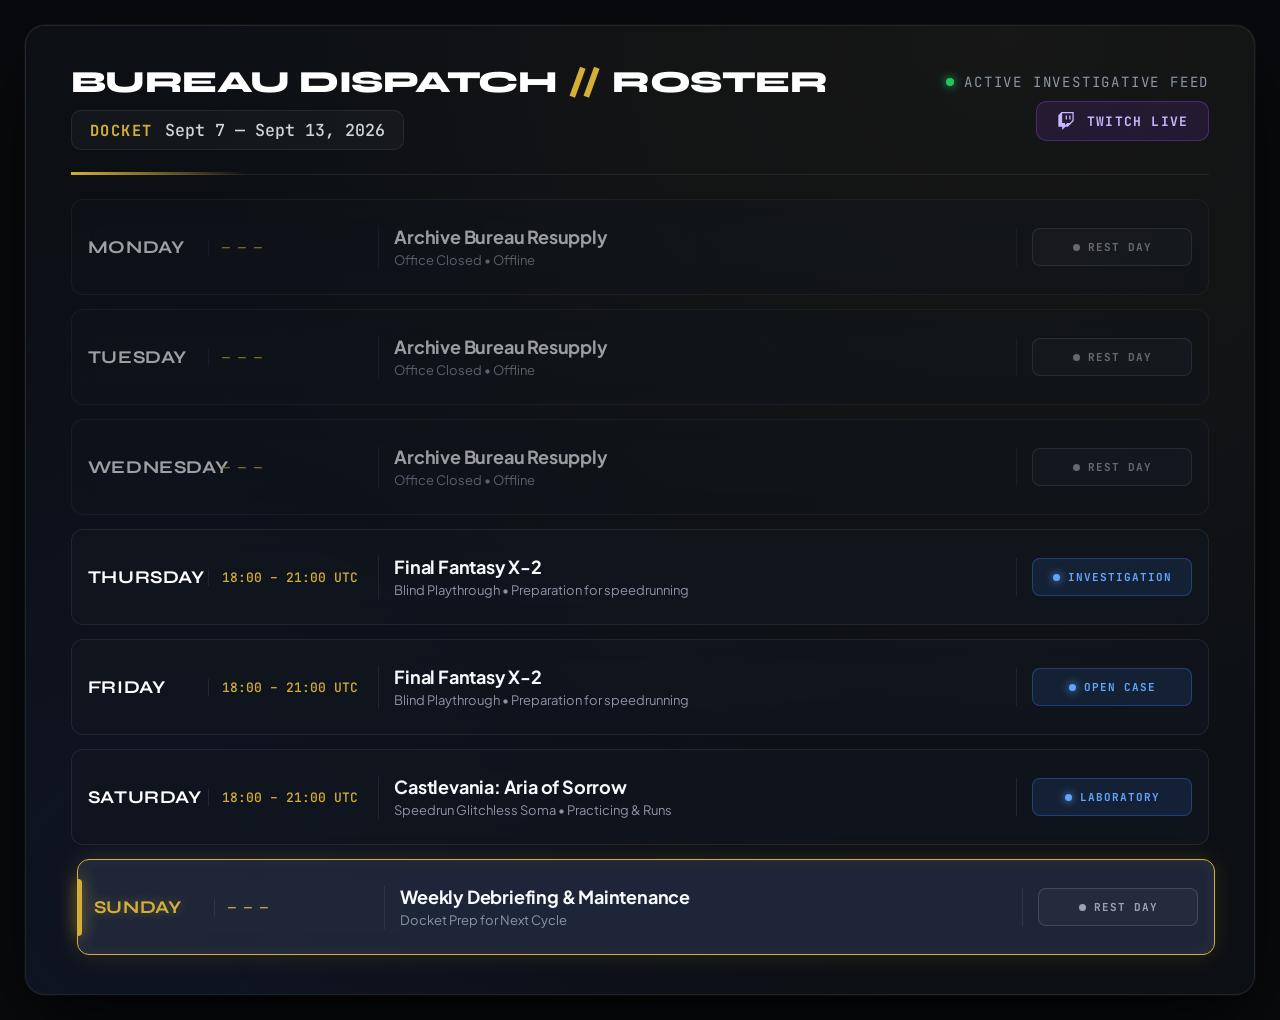
==== index.html @ 8b8c320c "Fix responsiveness in mobile size" ====
<!DOCTYPE html>
<html lang="en">

<head>
    <meta charset="UTF-8">
    <meta name="viewport" content="width=device-width, initial-scale=1.0">
    <title>Detective Bureau - Modern Intelligence Roster</title>

    <link rel="preconnect" href="https://fonts.googleapis.com">
    <link rel="preconnect" href="https://fonts.gstatic.com" crossorigin>
    <link
        href="https://fonts.googleapis.com/css2?family=JetBrains+Mono:wght@500;700&family=Plus+Jakarta+Sans:ital,wght@0,400;0,600;0,700;1,400&family=Syne:wght@700;800&display=swap"
        rel="stylesheet">

    <style>
        :root {
            --bg-void: #090a0d;
            --surface-glass: rgba(18, 22, 31, 0.7);
            --surface-glass-hover: rgba(26, 32, 45, 0.85);
            --border-subtle: rgba(255, 255, 255, 0.08);
            --border-highlight: rgba(220, 175, 75, 0.35);
            --text-primary: #f0f3f8;
            --text-muted: #8b95a5;
            --gold-accent: #d4af37;

            --status-rest-bg: rgba(75, 85, 99, 0.15);
            --status-rest-text: #9ca3af;
            --status-rest-border: rgba(156, 163, 175, 0.25);

            --status-active-bg: rgba(239, 68, 68, 0.12);
            --status-active-text: #f87171;
            --status-active-border: rgba(239, 68, 68, 0.35);

            --status-case-bg: rgba(59, 130, 246, 0.12);
            --status-case-text: #60a5fa;
            --status-case-border: rgba(59, 130, 246, 0.35);

            --status-special-bg: rgba(234, 179, 8, 0.12);
            --status-special-text: #facc15;
            --status-special-border: rgba(234, 179, 8, 0.35);
        }

        * {
            box-sizing: border-box;
            margin: 0;
            padding: 0;
            user-select: none;
        }

        body {
            background-color: var(--bg-void);
            min-height: 100dvh;
            display: flex;
            justify-content: center;
            align-items: center;
            font-family: 'Plus Jakarta Sans', sans-serif;
            padding: clamp(12px, 2vw, 25px);
            color: var(--text-primary);
            overflow-x: hidden;
            overflow-y: auto;
        }

        .schedule-canvas {
            width: 100%;
            max-width: 1800px;
            min-height: auto;
            background:
                radial-gradient(ellipse at 80% 0%, rgba(212, 175, 55, 0.05) 0%, transparent 60%),
                radial-gradient(circle at 10% 90%, rgba(30, 58, 138, 0.12) 0%, transparent 50%),
                #0c0f14;
            border-radius: 20px;
            border: 1px solid var(--border-subtle);
            box-shadow: 0 30px 75px -15px rgba(0, 0, 0, 0.9), 0 0 1px 1px rgba(255, 255, 255, 0.05);
            padding: clamp(20px, 3vw, 55px) clamp(16px, 3.5vw, 70px);
            display: flex;
            flex-direction: column;
            position: relative;
            box-sizing: border-box;
        }

        .header {
            display: flex;
            justify-content: space-between;
            align-items: center;
            flex-wrap: wrap;
            gap: 20px;
            padding-bottom: 24px;
            border-bottom: 1px solid var(--border-subtle);
            margin-bottom: 24px;
            position: relative;
            width: 100%;
        }

        .header-actions {
            display: flex;
            flex-direction: column;
            align-items: flex-end;
            justify-content: center;
            gap: 10px;
            margin-left: auto;
        }

        .header::after {
            content: '';
            position: absolute;
            bottom: -1px;
            left: 0;
            width: 175px;
            height: 3px;
            background: linear-gradient(90deg, var(--gold-accent), transparent);
        }

        .title-group {
            display: flex;
            flex-direction: column;
            align-items: flex-start;
            gap: 10px;
        }

        .main-title {
            font-family: 'Syne', sans-serif;
            font-size: clamp(26px, 2.4vw, 45px);
            font-weight: 800;
            letter-spacing: -0.5px;
            color: #ffffff;
            display: flex;
            align-items: center;
            gap: 12px;
        }

        .main-title span {
            color: var(--gold-accent);
        }

        .date-badge {
            display: inline-flex;
            align-items: center;
            gap: 12px;
            background: rgba(255, 255, 255, 0.03);
            border: 1px solid var(--border-subtle);
            padding: 8px 18px;
            border-radius: 10px;
            font-family: 'JetBrains Mono', monospace;
            max-width: 100%;
        }

        .date-badge .label {
            font-size: clamp(14px, 1.2vw, 21px);
            font-weight: 700;
            color: var(--gold-accent);
            text-transform: uppercase;
            letter-spacing: 1.5px;
        }

        .date-badge .range {
            font-size: clamp(15px, 1.3vw, 23px);
            font-weight: 500;
            color: #d1d5db;
        }

        .sub-title {
            font-family: 'JetBrains Mono', monospace;
            font-size: clamp(14px, 1.1vw, 19px);
            color: var(--text-muted);
            letter-spacing: 1.8px;
            text-transform: uppercase;
            display: flex;
            align-items: center;
            gap: 10px;
        }

        .sub-title::before {
            content: '';
            width: 8px;
            height: 8px;
            border-radius: 50%;
            background: #22c55e;
            box-shadow: 0 0 10px #22c55e;
        }

        .twitch-btn {
            display: inline-flex;
            align-items: center;
            gap: 12px;
            background: rgba(145, 71, 255, 0.12);
            color: #cbb4ff;
            border: 1px solid rgba(145, 71, 255, 0.35);
            padding: 10px 20px;
            border-radius: 10px;
            font-family: 'JetBrains Mono', monospace;
            font-size: clamp(13px, 1vw, 15px);
            font-weight: 700;
            letter-spacing: 1.2px;
            text-decoration: none;
            text-transform: uppercase;
            transition: all 0.25s ease;
        }

        .twitch-btn svg {
            width: 18px;
            height: 18px;
            fill: currentColor;
        }

        .twitch-btn:hover {
            background: #9146ff;
            color: #ffffff;
            border-color: #9146ff;
            box-shadow: 0 0 25px rgba(145, 71, 255, 0.4);
            transform: translateY(-2px);
        }

        .shelving-unit {
            display: flex;
            flex-direction: column;
            gap: 14px;
            width: 100%;
        }

        .shelf-row {
            flex-shrink: 0;
            min-height: 96px;
            display: grid;
            grid-template-columns: minmax(130px, 190px) minmax(190px, 260px) minmax(0, 1fr) auto;
            align-items: center;
            position: relative;
            background: var(--surface-glass);
            backdrop-filter: blur(12px);
            border-radius: 12px;
            border: 1px solid var(--border-subtle);
            padding: 14px clamp(14px, 1.8vw, 30px);
            transition: all 0.25s ease;
        }

        .shelf-row:hover {
            background: var(--surface-glass-hover);
            border-color: var(--border-highlight);
            transform: translateX(4px);
        }

        .shelf-row::before {
            content: '';
            position: absolute;
            left: 0;
            top: 20%;
            bottom: 20%;
            width: 4px;
            background: transparent;
            border-radius: 0 4px 4px 0;
            transition: background 0.25s ease;
        }

        .shelf-row:hover::before {
            background: var(--gold-accent);
            box-shadow: 0 0 12px var(--gold-accent);
        }

        .shelf-row.is-today {
            background: rgba(32, 40, 58, 0.95);
            border-color: var(--gold-accent);
            box-shadow:
                0 0 25px rgba(212, 175, 55, 0.15),
                inset 0 0 15px rgba(212, 175, 55, 0.08);
            transform: translateX(6px);
        }

        .shelf-row.is-today::before {
            background: var(--gold-accent);
            box-shadow: 0 0 15px var(--gold-accent);
        }

        .shelf-row.is-today .day-slot {
            color: var(--gold-accent);
            text-shadow: 0 0 12px rgba(212, 175, 55, 0.4);
        }

        .day-slot {
            font-family: 'Syne', sans-serif;
            font-size: clamp(17px, 1.3vw, 24px);
            font-weight: 700;
            color: #ffffff;
            letter-spacing: 0.6px;
            padding-right: 12px;
            white-space: nowrap;
        }

        .time-slot {
            font-family: 'JetBrains Mono', monospace;
            font-size: clamp(13px, 0.95vw, 16px);
            font-weight: 500;
            color: var(--gold-accent);
            padding: 0 clamp(10px, 1vw, 18px);
            border-left: 1px solid var(--border-subtle);
            white-space: nowrap;
        }

        .activity-slot {
            display: flex;
            flex-direction: column;
            justify-content: center;
            padding: 0 clamp(12px, 1.2vw, 24px);
            border-left: 1px solid var(--border-subtle);
            min-width: 0; /* Critical: allows long titles to wrap or truncate instead of expanding parent */
        }

        .case-title {
            font-size: clamp(17px, 1.25vw, 23px);
            font-weight: 700;
            color: #f8fafc;
            letter-spacing: -0.2px;
            line-height: 1.25;
            word-break: break-word;
        }

        .case-details {
            font-size: clamp(13px, 0.95vw, 16px);
            color: var(--text-muted);
            margin-top: 4px;
            line-height: 1.3;
            word-break: break-word;
        }

        .status-slot {
            display: flex;
            justify-content: center;
            align-items: center;
            padding-left: clamp(12px, 1.2vw, 24px);
            border-left: 1px solid var(--border-subtle);
            flex-shrink: 0;
        }

        .seal-badge {
            font-family: 'JetBrains Mono', monospace;
            font-size: clamp(11px, 0.8vw, 13px);
            font-weight: 700;
            width: clamp(160px, 11vw, 200px);
            height: clamp(40px, 2.6vw, 46px);
            letter-spacing: 1px;
            text-transform: uppercase;
            border-radius: 8px;
            display: flex;
            text-align: center;
            justify-content: center;
            align-items: center;
            gap: 8px;
            padding: 0 8px;
            white-space: nowrap;
        }

        .seal-badge::before {
            content: '';
            width: 7px;
            height: 7px;
            border-radius: 50%;
            flex-shrink: 0;
        }

        .status-rest {
            background: var(--status-rest-bg);
            color: var(--status-rest-text);
            border: 1px solid var(--status-rest-border);
        }
        .status-rest::before { background: var(--status-rest-text); }

        .status-active {
            background: var(--status-active-bg);
            color: var(--status-active-text);
            border: 1px solid var(--status-active-border);
        }
        .status-active::before { background: var(--status-active-text); box-shadow: 0 0 8px var(--status-active-text); }

        .status-investigation {
            background: var(--status-case-bg);
            color: var(--status-case-text);
            border: 1px solid var(--status-case-border);
        }
        .status-investigation::before { background: var(--status-case-text); box-shadow: 0 0 8px var(--status-case-text); }

        .status-special {
            background: var(--status-special-bg);
            color: var(--status-special-text);
            border: 1px solid var(--status-special-border);
        }
        .status-special::before { background: var(--status-special-text); box-shadow: 0 0 8px var(--status-special-text); }

        /* Tablet scaling: keeps rows clean without spilling over */
        @media (max-width: 1280px) {
            .shelf-row {
                grid-template-columns: 120px 170px minmax(0, 1fr) auto;
                padding: 12px 16px;
            }
            .day-slot { font-size: 18px; }
            .time-slot { font-size: 13px; }
            .case-title { font-size: 18px; }
            .seal-badge { width: 160px; height: 38px; font-size: 11px; }
        }

        /* Mobile card reflow */
        @media (max-width: 980px) {
            body {
                padding: 10px;
            }

            .schedule-canvas {
                min-height: auto;
                padding: 20px 14px;
            }

            .title-group {
                align-items: flex-start;
                width: 100%;
            }

            .header {
                flex-direction: column;
                align-items: flex-start;
                gap: 16px;
            }

            .header-actions {
                align-items: flex-start;
                margin-left: 0;
                width: 100%;
            }

            .twitch-btn {
                width: 100%;
                justify-content: center;
            }

            .shelf-row {
                grid-template-columns: 1fr auto;
                grid-template-areas:
                    "day time"
                    "activity activity"
                    "badge badge";
                gap: 12px;
                padding: 16px;
                min-height: auto;
            }

            .shelf-row:hover {
                transform: none;
            }

            .shelf-row.is-today {
                transform: none;
            }

            .day-slot {
                grid-area: day;
                padding-right: 0;
            }

            .time-slot {
                grid-area: time;
                text-align: right;
                border-left: none;
                padding: 0;
            }

            .activity-slot {
                grid-area: activity;
                border-left: none;
                border-top: 1px solid var(--border-subtle);
                border-bottom: 1px solid var(--border-subtle);
                padding: 10px 0;
            }

            .status-slot {
                grid-area: badge;
                border-left: none;
                padding-left: 0;
                width: 100%;
            }

            .seal-badge {
                width: 100%;
                height: 44px;
            }
        }
    </style>
</head>

<body>
    <div class="schedule-canvas">
        <header class="header">
            <div class="title-group">
                <h1 class="main-title">BUREAU DISPATCH <span>//</span> ROSTER</h1>
                <div class="date-badge">
                    <span class="label">Docket</span>
                    <span class="range" id="schedule-date-range">Sept 7 — Sept 13, 2026</span>
                </div>
            </div>

            <div class="header-actions">
                <div class="sub-title">Active Investigative Feed</div>

                <a href="https://twitch.tv/Soreyasu" target="_blank" rel="noopener noreferrer" class="twitch-btn">
                    <svg viewBox="0 0 24 24" aria-hidden="true">
                        <path
                            d="M11.571 4.714h1.715v5.143H11.57zm4.715 0H18v5.143h-1.714zM6 0L1.714 4.286v15.428h5.143V24l4.286-4.286h3.428L22.286 12V0zm14.571 11.143l-3.428 3.428h-3.429l-3 3v-3H6.857V1.714h13.714Z" />
                    </svg>
                    <span>Twitch Live</span>
                </a>
            </div>
        </header>

        <main class="shelving-unit" id="schedule-container"></main>
    </div>

    <script>
        const currentWeekRange = "Sept 7 — Sept 13, 2026";
        document.getElementById("schedule-date-range").textContent = currentWeekRange;

        // Base timezone of your broadcast
        const BASE_TIMEZONE = "Europe/Brussels";

        const scheduleData = [
            {
                day: "MONDAY",
                start: null,
                end: null,
                title: "Archive Bureau Resupply",
                subtitle: "Office Closed • Offline",
                status: "REST DAY"
            },
            {
                day: "TUESDAY",
                start: null,
                end: null,
                title: "Archive Bureau Resupply",
                subtitle: "Office Closed • Offline",
                status: "REST DAY"
            },
            {
                day: "WEDNESDAY",
                start: null,
                end: null,
                title: "Archive Bureau Resupply",
                subtitle: "Office Closed • Offline",
                status: "REST DAY"
            },
            {
                day: "THURSDAY",
                start: "19:00",
                end: "22:00",
                title: "Final Fantasy X-2",
                subtitle: "Blind Playthrough • Preparation for speedrunning",
                status: "INVESTIGATION"
            },
            {
                day: "FRIDAY",
                start: "19:00",
                end: "22:00",
                title: "Final Fantasy X-2",
                subtitle: "Blind Playthrough • Preparation for speedrunning",
                status: "OPEN CASE"
            },
            {
                day: "SATURDAY",
                start: "19:00",
                end: "22:00",
                title: "Castlevania: Aria of Sorrow",
                subtitle: "Speedrun Glitchless Soma • Practicing & Runs",
                status: "LABORATORY"
            },
            {
                day: "SUNDAY",
                start: null,
                end: null,
                title: "Weekly Debriefing & Maintenance",
                subtitle: "Docket Prep for Next Cycle",
                status: "REST DAY"
            }
        ];

        function convertBroadcastTimeToLocal(timeStr) {
            if (!timeStr) return null;

            const [targetHours, targetMinutes] = timeStr.split(":").map(Number);
            const now = new Date();
            const year = now.getFullYear();
            const month = String(now.getMonth() + 1).padStart(2, "0");
            const day = String(now.getDate()).padStart(2, "0");

            const initialUtc = new Date(`${year}-${month}-${day}T${String(targetHours).padStart(2, "0")}:${String(targetMinutes).padStart(2, "0")}:00Z`);

            const formatter = new Intl.DateTimeFormat("en-US", {
                timeZone: BASE_TIMEZONE,
                hour: "numeric",
                minute: "numeric",
                hour12: false
            });

            const parts = formatter.formatToParts(initialUtc);
            const currentBroadcastHour = parseInt(parts.find(p => p.type === "hour").value, 10) % 24;
            const currentBroadcastMin = parseInt(parts.find(p => p.type === "minute").value, 10);

            const diffMinutes = ((currentBroadcastHour * 60) + currentBroadcastMin) - ((targetHours * 60) + targetMinutes);
            const actualStreamDateUtc = new Date(initialUtc.getTime() - (diffMinutes * 60 * 1000));

            const localTimeStr = new Intl.DateTimeFormat(navigator.language || "en-US", {
                hour: "2-digit",
                minute: "2-digit",
                hour12: false
            }).format(actualStreamDateUtc);

            const tzName = new Intl.DateTimeFormat(navigator.language || "en-US", {
                timeZoneName: "short"
            }).formatToParts(actualStreamDateUtc).find(p => p.type === "timeZoneName")?.value || "";

            return {
                time: localTimeStr,
                tz: tzName
            };
        }

        function formatLocalTimeRange(startStr, endStr) {
            if (!startStr || !endStr) return "— — —";

            const startObj = convertBroadcastTimeToLocal(startStr);
            const endObj = convertBroadcastTimeToLocal(endStr);

            return `${startObj.time} – ${endObj.time} ${startObj.tz}`.trim();
        }

        function resolveStatusClass(statusText) {
            const text = statusText.toUpperCase();
            if (text.includes("REST") || text.includes("OFFLINE") || text.includes("CLOSED")) {
                return "status-rest";
            }
            if (text.includes("PATROL") || text.includes("TACTICAL") || text.includes("LIVE") || text.includes("ASSIGNED")) {
                return "status-active";
            }
            if (text.includes("CASE") || text.includes("LAB") || text.includes("INVESTIGATION")) {
                return "status-investigation";
            }
            if (text.includes("SPECIAL") || text.includes("EVENT") || text.includes("PUBLIC") || text.includes("DUEL")) {
                return "status-special";
            }
            return "status-active";
        }

        function renderSchedule() {
            const container = document.getElementById("schedule-container");
            if (!container) return;

            const dayMap = ["SUNDAY", "MONDAY", "TUESDAY", "WEDNESDAY", "THURSDAY", "FRIDAY", "SATURDAY"];
            const currentDayName = dayMap[new Date().getDay()];

            container.innerHTML = scheduleData.map(item => {
                const badgeClass = resolveStatusClass(item.status);
                const localTime = formatLocalTimeRange(item.start, item.end);
                const isRest = badgeClass === "status-rest";
                const isToday = item.day.toUpperCase() === currentDayName;

                return `
                    <div class="shelf-row ${isToday ? 'is-today' : ''}" style="${isRest && !isToday ? 'opacity: 0.6;' : ''}">
                        <div class="day-slot">${item.day}</div>
                        <div class="time-slot">${localTime}</div>
                        <div class="activity-slot">
                            <div class="case-title">${item.title}</div>
                            <div class="case-details">${item.subtitle}</div>
                        </div>
                        <div class="status-slot">
                            <span class="seal-badge ${badgeClass}">${item.status}</span>
                        </div>
                    </div>
                `;
            }).join('');
        }

        renderSchedule();
    </script>
</body>

</html>
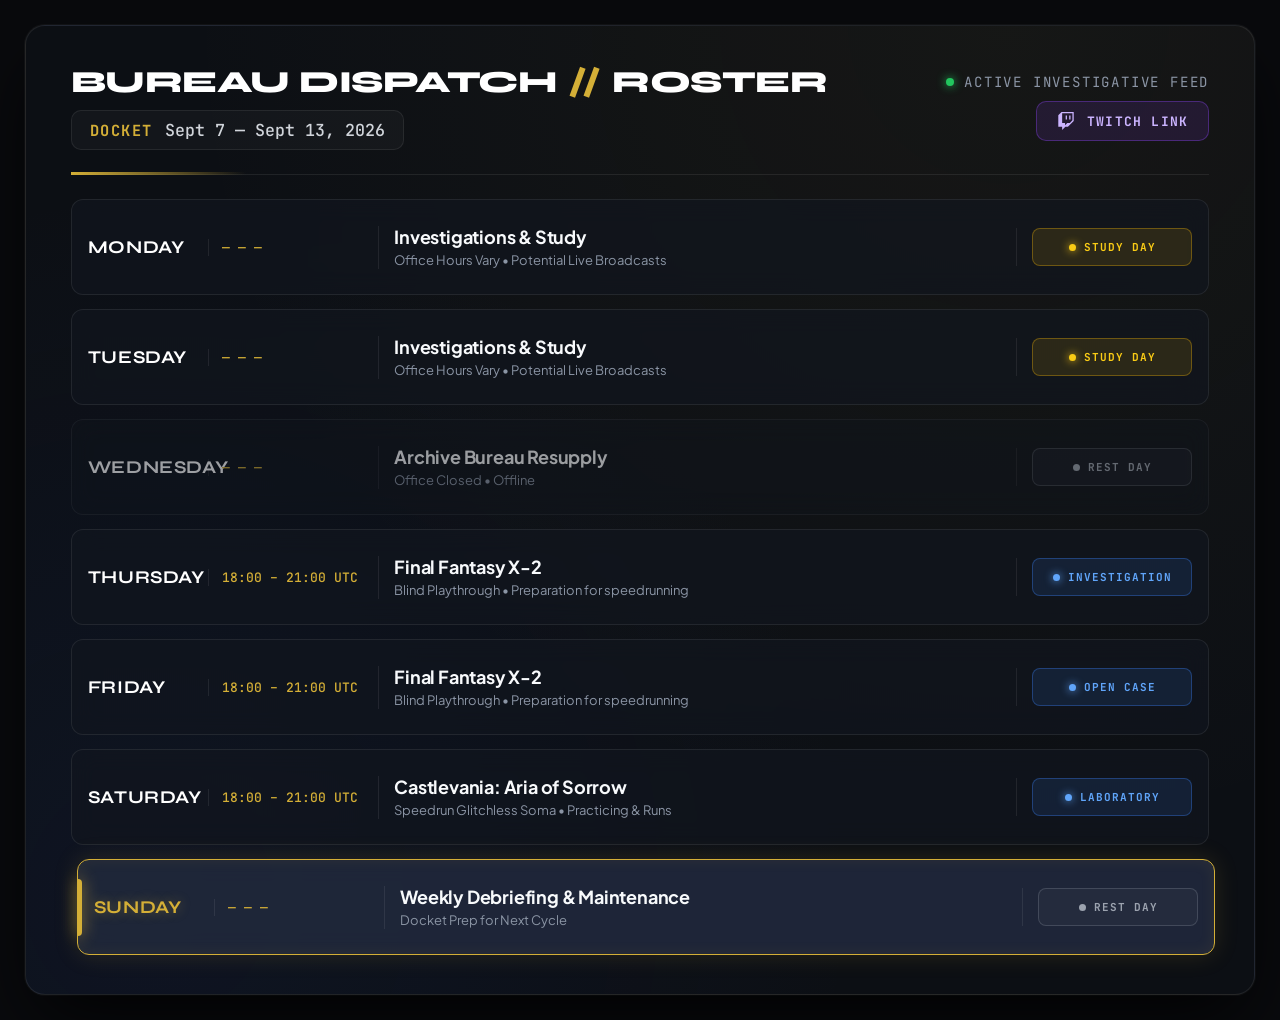
==== commit 57367d8b: "Add files via upload" ====
--- a/index.html
+++ b/index.html
@@ -6,480 +6,18 @@
     <meta name="viewport" content="width=device-width, initial-scale=1.0">
     <title>Detective Bureau - Modern Intelligence Roster</title>
 
+    <!-- Google Fonts -->
     <link rel="preconnect" href="https://fonts.googleapis.com">
     <link rel="preconnect" href="https://fonts.gstatic.com" crossorigin>
     <link
         href="https://fonts.googleapis.com/css2?family=JetBrains+Mono:wght@500;700&family=Plus+Jakarta+Sans:ital,wght@0,400;0,600;0,700;1,400&family=Syne:wght@700;800&display=swap"
         rel="stylesheet">
 
-    <style>
-        :root {
-            --bg-void: #090a0d;
-            --surface-glass: rgba(18, 22, 31, 0.7);
-            --surface-glass-hover: rgba(26, 32, 45, 0.85);
-            --border-subtle: rgba(255, 255, 255, 0.08);
-            --border-highlight: rgba(220, 175, 75, 0.35);
-            --text-primary: #f0f3f8;
-            --text-muted: #8b95a5;
-            --gold-accent: #d4af37;
+    <!-- Stylesheet -->
+    <link rel="stylesheet" href="/style.css">
 
-            --status-rest-bg: rgba(75, 85, 99, 0.15);
-            --status-rest-text: #9ca3af;
-            --status-rest-border: rgba(156, 163, 175, 0.25);
-
-            --status-active-bg: rgba(239, 68, 68, 0.12);
-            --status-active-text: #f87171;
-            --status-active-border: rgba(239, 68, 68, 0.35);
-
-            --status-case-bg: rgba(59, 130, 246, 0.12);
-            --status-case-text: #60a5fa;
-            --status-case-border: rgba(59, 130, 246, 0.35);
-
-            --status-special-bg: rgba(234, 179, 8, 0.12);
-            --status-special-text: #facc15;
-            --status-special-border: rgba(234, 179, 8, 0.35);
-        }
-
-        * {
-            box-sizing: border-box;
-            margin: 0;
-            padding: 0;
-            user-select: none;
-        }
-
-        body {
-            background-color: var(--bg-void);
-            min-height: 100dvh;
-            display: flex;
-            justify-content: center;
-            align-items: center;
-            font-family: 'Plus Jakarta Sans', sans-serif;
-            padding: clamp(12px, 2vw, 25px);
-            color: var(--text-primary);
-            overflow-x: hidden;
-            overflow-y: auto;
-        }
-
-        .schedule-canvas {
-            width: 100%;
-            max-width: 1800px;
-            min-height: auto;
-            background:
-                radial-gradient(ellipse at 80% 0%, rgba(212, 175, 55, 0.05) 0%, transparent 60%),
-                radial-gradient(circle at 10% 90%, rgba(30, 58, 138, 0.12) 0%, transparent 50%),
-                #0c0f14;
-            border-radius: 20px;
-            border: 1px solid var(--border-subtle);
-            box-shadow: 0 30px 75px -15px rgba(0, 0, 0, 0.9), 0 0 1px 1px rgba(255, 255, 255, 0.05);
-            padding: clamp(20px, 3vw, 55px) clamp(16px, 3.5vw, 70px);
-            display: flex;
-            flex-direction: column;
-            position: relative;
-            box-sizing: border-box;
-        }
-
-        .header {
-            display: flex;
-            justify-content: space-between;
-            align-items: center;
-            flex-wrap: wrap;
-            gap: 20px;
-            padding-bottom: 24px;
-            border-bottom: 1px solid var(--border-subtle);
-            margin-bottom: 24px;
-            position: relative;
-            width: 100%;
-        }
-
-        .header-actions {
-            display: flex;
-            flex-direction: column;
-            align-items: flex-end;
-            justify-content: center;
-            gap: 10px;
-            margin-left: auto;
-        }
-
-        .header::after {
-            content: '';
-            position: absolute;
-            bottom: -1px;
-            left: 0;
-            width: 175px;
-            height: 3px;
-            background: linear-gradient(90deg, var(--gold-accent), transparent);
-        }
-
-        .title-group {
-            display: flex;
-            flex-direction: column;
-            align-items: flex-start;
-            gap: 10px;
-        }
-
-        .main-title {
-            font-family: 'Syne', sans-serif;
-            font-size: clamp(26px, 2.4vw, 45px);
-            font-weight: 800;
-            letter-spacing: -0.5px;
-            color: #ffffff;
-            display: flex;
-            align-items: center;
-            gap: 12px;
-        }
-
-        .main-title span {
-            color: var(--gold-accent);
-        }
-
-        .date-badge {
-            display: inline-flex;
-            align-items: center;
-            gap: 12px;
-            background: rgba(255, 255, 255, 0.03);
-            border: 1px solid var(--border-subtle);
-            padding: 8px 18px;
-            border-radius: 10px;
-            font-family: 'JetBrains Mono', monospace;
-            max-width: 100%;
-        }
-
-        .date-badge .label {
-            font-size: clamp(14px, 1.2vw, 21px);
-            font-weight: 700;
-            color: var(--gold-accent);
-            text-transform: uppercase;
-            letter-spacing: 1.5px;
-        }
-
-        .date-badge .range {
-            font-size: clamp(15px, 1.3vw, 23px);
-            font-weight: 500;
-            color: #d1d5db;
-        }
-
-        .sub-title {
-            font-family: 'JetBrains Mono', monospace;
-            font-size: clamp(14px, 1.1vw, 19px);
-            color: var(--text-muted);
-            letter-spacing: 1.8px;
-            text-transform: uppercase;
-            display: flex;
-            align-items: center;
-            gap: 10px;
-        }
-
-        .sub-title::before {
-            content: '';
-            width: 8px;
-            height: 8px;
-            border-radius: 50%;
-            background: #22c55e;
-            box-shadow: 0 0 10px #22c55e;
-        }
-
-        .twitch-btn {
-            display: inline-flex;
-            align-items: center;
-            gap: 12px;
-            background: rgba(145, 71, 255, 0.12);
-            color: #cbb4ff;
-            border: 1px solid rgba(145, 71, 255, 0.35);
-            padding: 10px 20px;
-            border-radius: 10px;
-            font-family: 'JetBrains Mono', monospace;
-            font-size: clamp(13px, 1vw, 15px);
-            font-weight: 700;
-            letter-spacing: 1.2px;
-            text-decoration: none;
-            text-transform: uppercase;
-            transition: all 0.25s ease;
-        }
-
-        .twitch-btn svg {
-            width: 18px;
-            height: 18px;
-            fill: currentColor;
-        }
-
-        .twitch-btn:hover {
-            background: #9146ff;
-            color: #ffffff;
-            border-color: #9146ff;
-            box-shadow: 0 0 25px rgba(145, 71, 255, 0.4);
-            transform: translateY(-2px);
-        }
-
-        .shelving-unit {
-            display: flex;
-            flex-direction: column;
-            gap: 14px;
-            width: 100%;
-        }
-
-        .shelf-row {
-            flex-shrink: 0;
-            min-height: 96px;
-            display: grid;
-            grid-template-columns: minmax(130px, 190px) minmax(190px, 260px) minmax(0, 1fr) auto;
-            align-items: center;
-            position: relative;
-            background: var(--surface-glass);
-            backdrop-filter: blur(12px);
-            border-radius: 12px;
-            border: 1px solid var(--border-subtle);
-            padding: 14px clamp(14px, 1.8vw, 30px);
-            transition: all 0.25s ease;
-        }
-
-        .shelf-row:hover {
-            background: var(--surface-glass-hover);
-            border-color: var(--border-highlight);
-            transform: translateX(4px);
-        }
-
-        .shelf-row::before {
-            content: '';
-            position: absolute;
-            left: 0;
-            top: 20%;
-            bottom: 20%;
-            width: 4px;
-            background: transparent;
-            border-radius: 0 4px 4px 0;
-            transition: background 0.25s ease;
-        }
-
-        .shelf-row:hover::before {
-            background: var(--gold-accent);
-            box-shadow: 0 0 12px var(--gold-accent);
-        }
-
-        .shelf-row.is-today {
-            background: rgba(32, 40, 58, 0.95);
-            border-color: var(--gold-accent);
-            box-shadow:
-                0 0 25px rgba(212, 175, 55, 0.15),
-                inset 0 0 15px rgba(212, 175, 55, 0.08);
-            transform: translateX(6px);
-        }
-
-        .shelf-row.is-today::before {
-            background: var(--gold-accent);
-            box-shadow: 0 0 15px var(--gold-accent);
-        }
-
-        .shelf-row.is-today .day-slot {
-            color: var(--gold-accent);
-            text-shadow: 0 0 12px rgba(212, 175, 55, 0.4);
-        }
-
-        .day-slot {
-            font-family: 'Syne', sans-serif;
-            font-size: clamp(17px, 1.3vw, 24px);
-            font-weight: 700;
-            color: #ffffff;
-            letter-spacing: 0.6px;
-            padding-right: 12px;
-            white-space: nowrap;
-        }
-
-        .time-slot {
-            font-family: 'JetBrains Mono', monospace;
-            font-size: clamp(13px, 0.95vw, 16px);
-            font-weight: 500;
-            color: var(--gold-accent);
-            padding: 0 clamp(10px, 1vw, 18px);
-            border-left: 1px solid var(--border-subtle);
-            white-space: nowrap;
-        }
-
-        .activity-slot {
-            display: flex;
-            flex-direction: column;
-            justify-content: center;
-            padding: 0 clamp(12px, 1.2vw, 24px);
-            border-left: 1px solid var(--border-subtle);
-            min-width: 0; /* Critical: allows long titles to wrap or truncate instead of expanding parent */
-        }
-
-        .case-title {
-            font-size: clamp(17px, 1.25vw, 23px);
-            font-weight: 700;
-            color: #f8fafc;
-            letter-spacing: -0.2px;
-            line-height: 1.25;
-            word-break: break-word;
-        }
-
-        .case-details {
-            font-size: clamp(13px, 0.95vw, 16px);
-            color: var(--text-muted);
-            margin-top: 4px;
-            line-height: 1.3;
-            word-break: break-word;
-        }
-
-        .status-slot {
-            display: flex;
-            justify-content: center;
-            align-items: center;
-            padding-left: clamp(12px, 1.2vw, 24px);
-            border-left: 1px solid var(--border-subtle);
-            flex-shrink: 0;
-        }
-
-        .seal-badge {
-            font-family: 'JetBrains Mono', monospace;
-            font-size: clamp(11px, 0.8vw, 13px);
-            font-weight: 700;
-            width: clamp(160px, 11vw, 200px);
-            height: clamp(40px, 2.6vw, 46px);
-            letter-spacing: 1px;
-            text-transform: uppercase;
-            border-radius: 8px;
-            display: flex;
-            text-align: center;
-            justify-content: center;
-            align-items: center;
-            gap: 8px;
-            padding: 0 8px;
-            white-space: nowrap;
-        }
-
-        .seal-badge::before {
-            content: '';
-            width: 7px;
-            height: 7px;
-            border-radius: 50%;
-            flex-shrink: 0;
-        }
-
-        .status-rest {
-            background: var(--status-rest-bg);
-            color: var(--status-rest-text);
-            border: 1px solid var(--status-rest-border);
-        }
-        .status-rest::before { background: var(--status-rest-text); }
-
-        .status-active {
-            background: var(--status-active-bg);
-            color: var(--status-active-text);
-            border: 1px solid var(--status-active-border);
-        }
-        .status-active::before { background: var(--status-active-text); box-shadow: 0 0 8px var(--status-active-text); }
-
-        .status-investigation {
-            background: var(--status-case-bg);
-            color: var(--status-case-text);
-            border: 1px solid var(--status-case-border);
-        }
-        .status-investigation::before { background: var(--status-case-text); box-shadow: 0 0 8px var(--status-case-text); }
-
-        .status-special {
-            background: var(--status-special-bg);
-            color: var(--status-special-text);
-            border: 1px solid var(--status-special-border);
-        }
-        .status-special::before { background: var(--status-special-text); box-shadow: 0 0 8px var(--status-special-text); }
-
-        /* Tablet scaling: keeps rows clean without spilling over */
-        @media (max-width: 1280px) {
-            .shelf-row {
-                grid-template-columns: 120px 170px minmax(0, 1fr) auto;
-                padding: 12px 16px;
-            }
-            .day-slot { font-size: 18px; }
-            .time-slot { font-size: 13px; }
-            .case-title { font-size: 18px; }
-            .seal-badge { width: 160px; height: 38px; font-size: 11px; }
-        }
-
-        /* Mobile card reflow */
-        @media (max-width: 980px) {
-            body {
-                padding: 10px;
-            }
-
-            .schedule-canvas {
-                min-height: auto;
-                padding: 20px 14px;
-            }
-
-            .title-group {
-                align-items: flex-start;
-                width: 100%;
-            }
-
-            .header {
-                flex-direction: column;
-                align-items: flex-start;
-                gap: 16px;
-            }
-
-            .header-actions {
-                align-items: flex-start;
-                margin-left: 0;
-                width: 100%;
-            }
-
-            .twitch-btn {
-                width: 100%;
-                justify-content: center;
-            }
-
-            .shelf-row {
-                grid-template-columns: 1fr auto;
-                grid-template-areas:
-                    "day time"
-                    "activity activity"
-                    "badge badge";
-                gap: 12px;
-                padding: 16px;
-                min-height: auto;
-            }
-
-            .shelf-row:hover {
-                transform: none;
-            }
-
-            .shelf-row.is-today {
-                transform: none;
-            }
-
-            .day-slot {
-                grid-area: day;
-                padding-right: 0;
-            }
-
-            .time-slot {
-                grid-area: time;
-                text-align: right;
-                border-left: none;
-                padding: 0;
-            }
-
-            .activity-slot {
-                grid-area: activity;
-                border-left: none;
-                border-top: 1px solid var(--border-subtle);
-                border-bottom: 1px solid var(--border-subtle);
-                padding: 10px 0;
-            }
-
-            .status-slot {
-                grid-area: badge;
-                border-left: none;
-                padding-left: 0;
-                width: 100%;
-            }
-
-            .seal-badge {
-                width: 100%;
-                height: 44px;
-            }
-        }
-    </style>
+    <!-- Logic -->
+    <script src="/script.js" defer></script>
 </head>
 
 <body>
@@ -501,178 +39,13 @@
                         <path
                             d="M11.571 4.714h1.715v5.143H11.57zm4.715 0H18v5.143h-1.714zM6 0L1.714 4.286v15.428h5.143V24l4.286-4.286h3.428L22.286 12V0zm14.571 11.143l-3.428 3.428h-3.429l-3 3v-3H6.857V1.714h13.714Z" />
                     </svg>
-                    <span>Twitch Live</span>
+                    <span>Twitch Link</span>
                 </a>
             </div>
         </header>
 
         <main class="shelving-unit" id="schedule-container"></main>
     </div>
-
-    <script>
-        const currentWeekRange = "Sept 7 — Sept 13, 2026";
-        document.getElementById("schedule-date-range").textContent = currentWeekRange;
-
-        // Base timezone of your broadcast
-        const BASE_TIMEZONE = "Europe/Brussels";
-
-        const scheduleData = [
-            {
-                day: "MONDAY",
-                start: null,
-                end: null,
-                title: "Archive Bureau Resupply",
-                subtitle: "Office Closed • Offline",
-                status: "REST DAY"
-            },
-            {
-                day: "TUESDAY",
-                start: null,
-                end: null,
-                title: "Archive Bureau Resupply",
-                subtitle: "Office Closed • Offline",
-                status: "REST DAY"
-            },
-            {
-                day: "WEDNESDAY",
-                start: null,
-                end: null,
-                title: "Archive Bureau Resupply",
-                subtitle: "Office Closed • Offline",
-                status: "REST DAY"
-            },
-            {
-                day: "THURSDAY",
-                start: "19:00",
-                end: "22:00",
-                title: "Final Fantasy X-2",
-                subtitle: "Blind Playthrough • Preparation for speedrunning",
-                status: "INVESTIGATION"
-            },
-            {
-                day: "FRIDAY",
-                start: "19:00",
-                end: "22:00",
-                title: "Final Fantasy X-2",
-                subtitle: "Blind Playthrough • Preparation for speedrunning",
-                status: "OPEN CASE"
-            },
-            {
-                day: "SATURDAY",
-                start: "19:00",
-                end: "22:00",
-                title: "Castlevania: Aria of Sorrow",
-                subtitle: "Speedrun Glitchless Soma • Practicing & Runs",
-                status: "LABORATORY"
-            },
-            {
-                day: "SUNDAY",
-                start: null,
-                end: null,
-                title: "Weekly Debriefing & Maintenance",
-                subtitle: "Docket Prep for Next Cycle",
-                status: "REST DAY"
-            }
-        ];
-
-        function convertBroadcastTimeToLocal(timeStr) {
-            if (!timeStr) return null;
-
-            const [targetHours, targetMinutes] = timeStr.split(":").map(Number);
-            const now = new Date();
-            const year = now.getFullYear();
-            const month = String(now.getMonth() + 1).padStart(2, "0");
-            const day = String(now.getDate()).padStart(2, "0");
-
-            const initialUtc = new Date(`${year}-${month}-${day}T${String(targetHours).padStart(2, "0")}:${String(targetMinutes).padStart(2, "0")}:00Z`);
-
-            const formatter = new Intl.DateTimeFormat("en-US", {
-                timeZone: BASE_TIMEZONE,
-                hour: "numeric",
-                minute: "numeric",
-                hour12: false
-            });
-
-            const parts = formatter.formatToParts(initialUtc);
-            const currentBroadcastHour = parseInt(parts.find(p => p.type === "hour").value, 10) % 24;
-            const currentBroadcastMin = parseInt(parts.find(p => p.type === "minute").value, 10);
-
-            const diffMinutes = ((currentBroadcastHour * 60) + currentBroadcastMin) - ((targetHours * 60) + targetMinutes);
-            const actualStreamDateUtc = new Date(initialUtc.getTime() - (diffMinutes * 60 * 1000));
-
-            const localTimeStr = new Intl.DateTimeFormat(navigator.language || "en-US", {
-                hour: "2-digit",
-                minute: "2-digit",
-                hour12: false
-            }).format(actualStreamDateUtc);
-
-            const tzName = new Intl.DateTimeFormat(navigator.language || "en-US", {
-                timeZoneName: "short"
-            }).formatToParts(actualStreamDateUtc).find(p => p.type === "timeZoneName")?.value || "";
-
-            return {
-                time: localTimeStr,
-                tz: tzName
-            };
-        }
-
-        function formatLocalTimeRange(startStr, endStr) {
-            if (!startStr || !endStr) return "— — —";
-
-            const startObj = convertBroadcastTimeToLocal(startStr);
-            const endObj = convertBroadcastTimeToLocal(endStr);
-
-            return `${startObj.time} – ${endObj.time} ${startObj.tz}`.trim();
-        }
-
-        function resolveStatusClass(statusText) {
-            const text = statusText.toUpperCase();
-            if (text.includes("REST") || text.includes("OFFLINE") || text.includes("CLOSED")) {
-                return "status-rest";
-            }
-            if (text.includes("PATROL") || text.includes("TACTICAL") || text.includes("LIVE") || text.includes("ASSIGNED")) {
-                return "status-active";
-            }
-            if (text.includes("CASE") || text.includes("LAB") || text.includes("INVESTIGATION")) {
-                return "status-investigation";
-            }
-            if (text.includes("SPECIAL") || text.includes("EVENT") || text.includes("PUBLIC") || text.includes("DUEL")) {
-                return "status-special";
-            }
-            return "status-active";
-        }
-
-        function renderSchedule() {
-            const container = document.getElementById("schedule-container");
-            if (!container) return;
-
-            const dayMap = ["SUNDAY", "MONDAY", "TUESDAY", "WEDNESDAY", "THURSDAY", "FRIDAY", "SATURDAY"];
-            const currentDayName = dayMap[new Date().getDay()];
-
-            container.innerHTML = scheduleData.map(item => {
-                const badgeClass = resolveStatusClass(item.status);
-                const localTime = formatLocalTimeRange(item.start, item.end);
-                const isRest = badgeClass === "status-rest";
-                const isToday = item.day.toUpperCase() === currentDayName;
-
-                return `
-                    <div class="shelf-row ${isToday ? 'is-today' : ''}" style="${isRest && !isToday ? 'opacity: 0.6;' : ''}">
-                        <div class="day-slot">${item.day}</div>
-                        <div class="time-slot">${localTime}</div>
-                        <div class="activity-slot">
-                            <div class="case-title">${item.title}</div>
-                            <div class="case-details">${item.subtitle}</div>
-                        </div>
-                        <div class="status-slot">
-                            <span class="seal-badge ${badgeClass}">${item.status}</span>
-                        </div>
-                    </div>
-                `;
-            }).join('');
-        }
-
-        renderSchedule();
-    </script>
 </body>
 
-</html>
+</html>
--- a/style.css
+++ b/style.css
@@ -0,0 +1,463 @@
+:root {
+    --bg-void: #090a0d;
+    --surface-glass: rgba(18, 22, 31, 0.7);
+    --surface-glass-hover: rgba(26, 32, 45, 0.85);
+    --border-subtle: rgba(255, 255, 255, 0.08);
+    --border-highlight: rgba(220, 175, 75, 0.35);
+    --text-primary: #f0f3f8;
+    --text-muted: #8b95a5;
+    --gold-accent: #d4af37;
+
+    --status-rest-bg: rgba(75, 85, 99, 0.15);
+    --status-rest-text: #9ca3af;
+    --status-rest-border: rgba(156, 163, 175, 0.25);
+
+    --status-active-bg: rgba(239, 68, 68, 0.12);
+    --status-active-text: #f87171;
+    --status-active-border: rgba(239, 68, 68, 0.35);
+
+    --status-case-bg: rgba(59, 130, 246, 0.12);
+    --status-case-text: #60a5fa;
+    --status-case-border: rgba(59, 130, 246, 0.35);
+
+    --status-special-bg: rgba(234, 179, 8, 0.12);
+    --status-special-text: #facc15;
+    --status-special-border: rgba(234, 179, 8, 0.35);
+}
+
+* {
+    box-sizing: border-box;
+    margin: 0;
+    padding: 0;
+    user-select: none;
+}
+
+body {
+    background-color: var(--bg-void);
+    min-height: 100dvh;
+    display: flex;
+    justify-content: center;
+    align-items: center;
+    font-family: 'Plus Jakarta Sans', sans-serif;
+    padding: clamp(12px, 2vw, 25px);
+    color: var(--text-primary);
+    overflow-x: hidden;
+    overflow-y: auto;
+}
+
+.schedule-canvas {
+    width: 100%;
+    max-width: 1800px;
+    min-height: auto;
+    background:
+        radial-gradient(ellipse at 80% 0%, rgba(212, 175, 55, 0.05) 0%, transparent 60%),
+        radial-gradient(circle at 10% 90%, rgba(30, 58, 138, 0.12) 0%, transparent 50%),
+        #0c0f14;
+    border-radius: 20px;
+    border: 1px solid var(--border-subtle);
+    box-shadow: 0 30px 75px -15px rgba(0, 0, 0, 0.9), 0 0 1px 1px rgba(255, 255, 255, 0.05);
+    padding: clamp(20px, 3vw, 55px) clamp(16px, 3.5vw, 70px);
+    display: flex;
+    flex-direction: column;
+    position: relative;
+    box-sizing: border-box;
+}
+
+.header {
+    display: flex;
+    justify-content: space-between;
+    align-items: center;
+    flex-wrap: wrap;
+    gap: 20px;
+    padding-bottom: 24px;
+    border-bottom: 1px solid var(--border-subtle);
+    margin-bottom: 24px;
+    position: relative;
+    width: 100%;
+}
+
+.header-actions {
+    display: flex;
+    flex-direction: column;
+    align-items: flex-end;
+    justify-content: center;
+    gap: 10px;
+    margin-left: auto;
+}
+
+.header::after {
+    content: '';
+    position: absolute;
+    bottom: -1px;
+    left: 0;
+    width: 175px;
+    height: 3px;
+    background: linear-gradient(90deg, var(--gold-accent), transparent);
+}
+
+.title-group {
+    display: flex;
+    flex-direction: column;
+    align-items: flex-start;
+    gap: 10px;
+}
+
+.main-title {
+    font-family: 'Syne', sans-serif;
+    font-size: clamp(17px, 2.4vw, 45px);
+    font-weight: 800;
+    letter-spacing: -0.5px;
+    color: #ffffff;
+    display: flex;
+    align-items: center;
+    gap: 12px;
+}
+
+.main-title span {
+    color: var(--gold-accent);
+}
+
+.date-badge {
+    display: inline-flex;
+    align-items: center;
+    gap: 12px;
+    background: rgba(255, 255, 255, 0.03);
+    border: 1px solid var(--border-subtle);
+    padding: 8px 18px;
+    border-radius: 10px;
+    font-family: 'JetBrains Mono', monospace;
+    max-width: 100%;
+}
+
+.date-badge .label {
+    font-size: clamp(14px, 1.2vw, 21px);
+    font-weight: 700;
+    color: var(--gold-accent);
+    text-transform: uppercase;
+    letter-spacing: 1.5px;
+}
+
+.date-badge .range {
+    font-size: clamp(15px, 1.3vw, 23px);
+    font-weight: 500;
+    color: #d1d5db;
+}
+
+.sub-title {
+    font-family: 'JetBrains Mono', monospace;
+    font-size: clamp(14px, 1.1vw, 19px);
+    color: var(--text-muted);
+    letter-spacing: 1.8px;
+    text-transform: uppercase;
+    display: flex;
+    align-items: center;
+    gap: 10px;
+}
+
+.sub-title::before {
+    content: '';
+    width: 8px;
+    height: 8px;
+    border-radius: 50%;
+    background: #22c55e;
+    box-shadow: 0 0 10px #22c55e;
+}
+
+.twitch-btn {
+    display: inline-flex;
+    align-items: center;
+    gap: 12px;
+    background: rgba(145, 71, 255, 0.12);
+    color: #cbb4ff;
+    border: 1px solid rgba(145, 71, 255, 0.35);
+    padding: 10px 20px;
+    border-radius: 10px;
+    font-family: 'JetBrains Mono', monospace;
+    font-size: clamp(13px, 1vw, 15px);
+    font-weight: 700;
+    letter-spacing: 1.2px;
+    text-decoration: none;
+    text-transform: uppercase;
+    transition: all 0.25s ease;
+}
+
+.twitch-btn svg {
+    width: 18px;
+    height: 18px;
+    fill: currentColor;
+}
+
+.twitch-btn:hover {
+    background: #9146ff;
+    color: #ffffff;
+    border-color: #9146ff;
+    box-shadow: 0 0 25px rgba(145, 71, 255, 0.4);
+    transform: translateY(-2px);
+}
+
+.shelving-unit {
+    display: flex;
+    flex-direction: column;
+    gap: 14px;
+    width: 100%;
+}
+
+.shelf-row {
+    flex-shrink: 0;
+    min-height: 96px;
+    display: grid;
+    grid-template-columns: minmax(130px, 190px) minmax(190px, 260px) minmax(0, 1fr) auto;
+    align-items: center;
+    position: relative;
+    background: var(--surface-glass);
+    backdrop-filter: blur(12px);
+    border-radius: 12px;
+    border: 1px solid var(--border-subtle);
+    padding: 14px clamp(14px, 1.8vw, 30px);
+    transition: all 0.25s ease;
+}
+
+.shelf-row:hover {
+    background: var(--surface-glass-hover);
+    border-color: var(--border-highlight);
+    transform: translateX(4px);
+}
+
+.shelf-row::before {
+    content: '';
+    position: absolute;
+    left: 0;
+    top: 20%;
+    bottom: 20%;
+    width: 4px;
+    background: transparent;
+    border-radius: 0 4px 4px 0;
+    transition: background 0.25s ease;
+}
+
+.shelf-row:hover::before {
+    background: var(--gold-accent);
+    box-shadow: 0 0 12px var(--gold-accent);
+}
+
+.shelf-row.is-today {
+    background: rgba(32, 40, 58, 0.95);
+    border-color: var(--gold-accent);
+    box-shadow:
+        0 0 25px rgba(212, 175, 55, 0.15),
+        inset 0 0 15px rgba(212, 175, 55, 0.08);
+    transform: translateX(6px);
+}
+
+.shelf-row.is-today::before {
+    background: var(--gold-accent);
+    box-shadow: 0 0 15px var(--gold-accent);
+}
+
+.shelf-row.is-today .day-slot {
+    color: var(--gold-accent);
+    text-shadow: 0 0 12px rgba(212, 175, 55, 0.4);
+}
+
+.day-slot {
+    font-family: 'Syne', sans-serif;
+    font-size: clamp(17px, 1.3vw, 24px);
+    font-weight: 700;
+    color: #ffffff;
+    letter-spacing: 0.6px;
+    padding-right: 12px;
+    white-space: nowrap;
+}
+
+.time-slot {
+    font-family: 'JetBrains Mono', monospace;
+    font-size: clamp(13px, 0.95vw, 16px);
+    font-weight: 500;
+    color: var(--gold-accent);
+    padding: 0 clamp(10px, 1vw, 18px);
+    border-left: 1px solid var(--border-subtle);
+    white-space: nowrap;
+}
+
+.activity-slot {
+    display: flex;
+    flex-direction: column;
+    justify-content: center;
+    padding: 0 clamp(12px, 1.2vw, 24px);
+    border-left: 1px solid var(--border-subtle);
+    min-width: 0;
+}
+
+.case-title {
+    font-size: clamp(17px, 1.25vw, 23px);
+    font-weight: 700;
+    color: #f8fafc;
+    letter-spacing: -0.2px;
+    line-height: 1.25;
+    word-break: break-word;
+}
+
+.case-details {
+    font-size: clamp(13px, 0.95vw, 16px);
+    color: var(--text-muted);
+    margin-top: 4px;
+    line-height: 1.3;
+    word-break: break-word;
+}
+
+.status-slot {
+    display: flex;
+    justify-content: center;
+    align-items: center;
+    padding-left: clamp(12px, 1.2vw, 24px);
+    border-left: 1px solid var(--border-subtle);
+    flex-shrink: 0;
+}
+
+.seal-badge {
+    font-family: 'JetBrains Mono', monospace;
+    font-size: clamp(11px, 0.8vw, 13px);
+    font-weight: 700;
+    width: clamp(160px, 11vw, 200px);
+    height: clamp(40px, 2.6vw, 46px);
+    letter-spacing: 1px;
+    text-transform: uppercase;
+    border-radius: 8px;
+    display: flex;
+    text-align: center;
+    justify-content: center;
+    align-items: center;
+    gap: 8px;
+    padding: 0 8px;
+    white-space: nowrap;
+}
+
+.seal-badge::before {
+    content: '';
+    width: 7px;
+    height: 7px;
+    border-radius: 50%;
+    flex-shrink: 0;
+}
+
+.status-rest {
+    background: var(--status-rest-bg);
+    color: var(--status-rest-text);
+    border: 1px solid var(--status-rest-border);
+}
+.status-rest::before { background: var(--status-rest-text); }
+
+.status-active {
+    background: var(--status-active-bg);
+    color: var(--status-active-text);
+    border: 1px solid var(--status-active-border);
+}
+.status-active::before { background: var(--status-active-text); box-shadow: 0 0 8px var(--status-active-text); }
+
+.status-investigation {
+    background: var(--status-case-bg);
+    color: var(--status-case-text);
+    border: 1px solid var(--status-case-border);
+}
+.status-investigation::before { background: var(--status-case-text); box-shadow: 0 0 8px var(--status-case-text); }
+
+.status-special {
+    background: var(--status-special-bg);
+    color: var(--status-special-text);
+    border: 1px solid var(--status-special-border);
+}
+.status-special::before { background: var(--status-special-text); box-shadow: 0 0 8px var(--status-special-text); }
+
+/* Tablet scaling */
+@media (max-width: 1280px) {
+    .shelf-row {
+        grid-template-columns: 120px 170px minmax(0, 1fr) auto;
+        padding: 12px 16px;
+    }
+    .day-slot { font-size: 18px; }
+    .time-slot { font-size: 13px; }
+    .case-title { font-size: 18px; }
+    .seal-badge { width: 160px; height: 38px; font-size: 11px; }
+}
+
+/* Mobile card reflow */
+@media (max-width: 980px) {
+    body {
+        padding: 10px;
+    }
+
+    .schedule-canvas {
+        min-height: auto;
+        padding: 20px 14px;
+    }
+
+    .title-group {
+        align-items: flex-start;
+        width: 100%;
+    }
+
+    .header {
+        flex-direction: column;
+        align-items: flex-start;
+        gap: 16px;
+    }
+
+    .header-actions {
+        align-items: flex-start;
+        margin-left: 0;
+        width: 100%;
+    }
+
+    .twitch-btn {
+        width: 100%;
+        justify-content: center;
+    }
+
+    .shelf-row {
+        grid-template-columns: 1fr auto;
+        grid-template-areas:
+            "day time"
+            "activity activity"
+            "badge badge";
+        gap: 12px;
+        padding: 16px;
+        min-height: auto;
+    }
+
+    .shelf-row:hover,
+    .shelf-row.is-today {
+        transform: none;
+    }
+
+    .day-slot {
+        grid-area: day;
+        padding-right: 0;
+    }
+
+    .time-slot {
+        grid-area: time;
+        text-align: right;
+        border-left: none;
+        padding: 0;
+    }
+
+    .activity-slot {
+        grid-area: activity;
+        border-left: none;
+        border-top: 1px solid var(--border-subtle);
+        border-bottom: 1px solid var(--border-subtle);
+        padding: 10px 0;
+    }
+
+    .status-slot {
+        grid-area: badge;
+        border-left: none;
+        padding-left: 0;
+        width: 100%;
+    }
+
+    .seal-badge {
+        width: 100%;
+        height: 44px;
+    }
+}
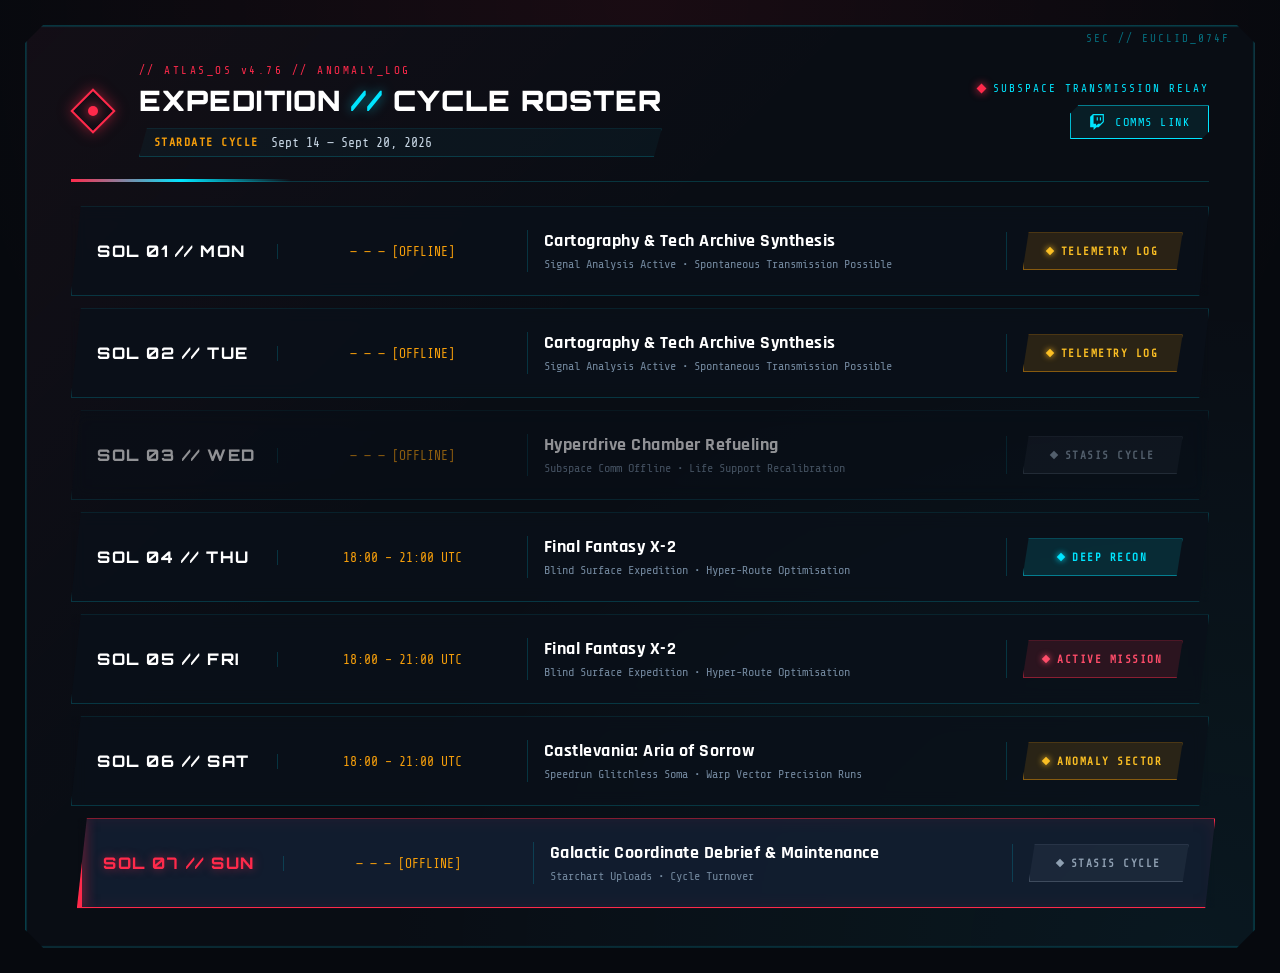
==== commit 3552e860: "Change title and styles for Galactic Atlas Updated the title and styles for a sci-fi theme." ====
--- a/index.html
+++ b/index.html
@@ -4,42 +4,45 @@
 <head>
     <meta charset="UTF-8">
     <meta name="viewport" content="width=device-width, initial-scale=1.0">
-    <title>Detective Bureau - Modern Intelligence Roster</title>
+    <title>Galactic Atlas // Planetary Dispatch Terminal</title>
 
-    <!-- Google Fonts -->
+    <!-- Google Fonts: Orbitron for sci-fi terminal headers & Share Tech Mono for telemetry HUD -->
     <link rel="preconnect" href="https://fonts.googleapis.com">
     <link rel="preconnect" href="https://fonts.gstatic.com" crossorigin>
     <link
-        href="https://fonts.googleapis.com/css2?family=JetBrains+Mono:wght@500;700&family=Plus+Jakarta+Sans:ital,wght@0,400;0,600;0,700;1,400&family=Syne:wght@700;800&display=swap"
+        href="https://fonts.googleapis.com/css2?family=Orbitron:wght@600;800;900&family=Rajdhani:wght@500;600;700&family=Share+Tech+Mono&display=swap"
         rel="stylesheet">
 
-    <!-- Stylesheet -->
-    <link rel="stylesheet" href="/style.css">
-
-    <!-- Logic -->
-    <script src="/script.js" defer></script>
+    <link rel="stylesheet" href="style.css">
+    <script src="script.js" defer></script>
 </head>
 
 <body>
     <div class="schedule-canvas">
         <header class="header">
+            <div class="atlas-icon" aria-hidden="true">
+                <div class="atlas-diamond"></div>
+                <div class="atlas-core"></div>
+            </div>
+
             <div class="title-group">
-                <h1 class="main-title">BUREAU DISPATCH <span>//</span> ROSTER</h1>
+                <div class="terminal-prefix">// ATLAS_OS v4.76 // ANOMALY_LOG</div>
+                <h1 class="main-title">EXPEDITION <span>//</span> CYCLE ROSTER</h1>
                 <div class="date-badge">
-                    <span class="label">Docket</span>
+                    <span class="label">STARDATE CYCLE</span>
                     <span class="range" id="schedule-date-range">Sept 7 — Sept 13, 2026</span>
                 </div>
             </div>
 
             <div class="header-actions">
-                <div class="sub-title">Active Investigative Feed</div>
+                <div class="sub-title">SUBSPACE TRANSMISSION RELAY</div>
 
                 <a href="https://twitch.tv/Soreyasu" target="_blank" rel="noopener noreferrer" class="twitch-btn">
                     <svg viewBox="0 0 24 24" aria-hidden="true">
                         <path
                             d="M11.571 4.714h1.715v5.143H11.57zm4.715 0H18v5.143h-1.714zM6 0L1.714 4.286v15.428h5.143V24l4.286-4.286h3.428L22.286 12V0zm14.571 11.143l-3.428 3.428h-3.429l-3 3v-3H6.857V1.714h13.714Z" />
                     </svg>
-                    <span>Twitch Link</span>
+                    <span>COMMS LINK</span>
                 </a>
             </div>
         </header>
@@ -48,4 +51,4 @@
     </div>
 </body>
 
-</html>+</html>
--- a/style.css
+++ b/style.css
@@ -1,28 +1,33 @@
 :root {
-    --bg-void: #090a0d;
-    --surface-glass: rgba(18, 22, 31, 0.7);
-    --surface-glass-hover: rgba(26, 32, 45, 0.85);
-    --border-subtle: rgba(255, 255, 255, 0.08);
-    --border-highlight: rgba(220, 175, 75, 0.35);
-    --text-primary: #f0f3f8;
-    --text-muted: #8b95a5;
-    --gold-accent: #d4af37;
-
-    --status-rest-bg: rgba(75, 85, 99, 0.15);
-    --status-rest-text: #9ca3af;
-    --status-rest-border: rgba(156, 163, 175, 0.25);
-
-    --status-active-bg: rgba(239, 68, 68, 0.12);
-    --status-active-text: #f87171;
-    --status-active-border: rgba(239, 68, 68, 0.35);
-
-    --status-case-bg: rgba(59, 130, 246, 0.12);
-    --status-case-text: #60a5fa;
-    --status-case-border: rgba(59, 130, 246, 0.35);
-
-    --status-special-bg: rgba(234, 179, 8, 0.12);
-    --status-special-text: #facc15;
-    --status-special-border: rgba(234, 179, 8, 0.35);
+    /* No Man's Sky Palette: Deep Space Void, Crimson Atlas Red, Anomaly Cyan, Amber Gold */
+    --nms-void: #06090e;
+    --nms-surface: rgba(10, 16, 26, 0.75);
+    --nms-surface-hover: rgba(16, 26, 42, 0.9);
+    --nms-border: rgba(0, 229, 255, 0.18);
+    --nms-border-bright: rgba(0, 229, 255, 0.55);
+
+    --atlas-crimson: #ff2a4b;
+    --hud-cyan: #00e5ff;
+    --hud-amber: #f59e0b;
+    --text-primary: #e6f1f5;
+    --text-muted: #72879d;
+
+    /* Status classes */
+    --status-rest-bg: rgba(90, 105, 120, 0.15);
+    --status-rest-text: #8fa0b2;
+    --status-rest-border: rgba(143, 160, 178, 0.3);
+
+    --status-active-bg: rgba(255, 42, 75, 0.14);
+    --status-active-text: #ff4d6a;
+    --status-active-border: rgba(255, 42, 75, 0.45);
+
+    --status-recon-bg: rgba(0, 229, 255, 0.12);
+    --status-recon-text: #00e5ff;
+    --status-recon-border: rgba(0, 229, 255, 0.45);
+
+    --status-warp-bg: rgba(245, 158, 11, 0.14);
+    --status-warp-text: #fbbf24;
+    --status-warp-border: rgba(245, 158, 11, 0.45);
 }
 
 * {
@@ -33,56 +38,66 @@
 }
 
 body {
-    background-color: var(--bg-void);
+    background-color: var(--nms-void);
+    background-image: 
+        radial-gradient(1px 1px at 20% 30%, rgba(255, 255, 255, 0.6), transparent),
+        radial-gradient(1.5px 1.5px at 80% 40%, rgba(0, 229, 255, 0.7), transparent),
+        radial-gradient(1px 1px at 45% 75%, rgba(255, 42, 75, 0.5), transparent),
+        radial-gradient(circle at 50% 0%, rgba(255, 42, 75, 0.08) 0%, transparent 60%);
     min-height: 100dvh;
     display: flex;
     justify-content: center;
     align-items: center;
-    font-family: 'Plus Jakarta Sans', sans-serif;
+    font-family: 'Rajdhani', sans-serif;
     padding: clamp(12px, 2vw, 25px);
     color: var(--text-primary);
     overflow-x: hidden;
     overflow-y: auto;
 }
 
+/* Outer HUD Frame */
 .schedule-canvas {
     width: 100%;
     max-width: 1800px;
-    min-height: auto;
     background:
-        radial-gradient(ellipse at 80% 0%, rgba(212, 175, 55, 0.05) 0%, transparent 60%),
-        radial-gradient(circle at 10% 90%, rgba(30, 58, 138, 0.12) 0%, transparent 50%),
-        #0c0f14;
-    border-radius: 20px;
-    border: 1px solid var(--border-subtle);
-    box-shadow: 0 30px 75px -15px rgba(0, 0, 0, 0.9), 0 0 1px 1px rgba(255, 255, 255, 0.05);
+        linear-gradient(135deg, rgba(255, 42, 75, 0.04) 0%, transparent 40%),
+        radial-gradient(ellipse at 95% 100%, rgba(0, 229, 255, 0.05) 0%, transparent 50%),
+        #090d14;
+    border: 1px solid var(--nms-border);
+    clip-path: polygon(
+        0 18px, 18px 0,
+        calc(100% - 18px) 0, 100% 18px,
+        100% calc(100% - 18px), calc(100% - 18px) 100%,
+        18px 100%, 0 calc(100% - 18px)
+    );
+    box-shadow: 0 35px 85px -15px rgba(0, 0, 0, 0.95), inset 0 0 1px 1px rgba(0, 229, 255, 0.15);
     padding: clamp(20px, 3vw, 55px) clamp(16px, 3.5vw, 70px);
     display: flex;
     flex-direction: column;
     position: relative;
-    box-sizing: border-box;
+}
+
+/* Corner HUD crosshairs */
+.schedule-canvas::before {
+    content: "SEC // EUCLID_074F";
+    position: absolute;
+    top: 6px;
+    right: 24px;
+    font-family: 'Share Tech Mono', monospace;
+    font-size: 11px;
+    letter-spacing: 2px;
+    color: rgba(0, 229, 255, 0.45);
 }
 
 .header {
     display: flex;
-    justify-content: space-between;
-    align-items: center;
-    flex-wrap: wrap;
-    gap: 20px;
+    align-items: center;
+    gap: 24px;
     padding-bottom: 24px;
-    border-bottom: 1px solid var(--border-subtle);
+    border-bottom: 1px solid var(--nms-border);
     margin-bottom: 24px;
     position: relative;
     width: 100%;
-}
-
-.header-actions {
-    display: flex;
-    flex-direction: column;
-    align-items: flex-end;
-    justify-content: center;
-    gap: 10px;
-    margin-left: auto;
 }
 
 .header::after {
@@ -90,193 +105,229 @@
     position: absolute;
     bottom: -1px;
     left: 0;
-    width: 175px;
+    width: 220px;
     height: 3px;
-    background: linear-gradient(90deg, var(--gold-accent), transparent);
+    background: linear-gradient(90deg, var(--atlas-crimson), var(--hud-cyan), transparent);
+}
+
+/* Minimalist Atlas Diamond */
+.atlas-icon {
+    position: relative;
+    width: 44px;
+    height: 58px;
+    display: flex;
+    align-items: center;
+    justify-content: center;
+    flex-shrink: 0;
+}
+
+.atlas-diamond {
+    width: 32px;
+    height: 32px;
+    border: 2px solid var(--atlas-crimson);
+    transform: rotate(45deg);
+    box-shadow: 0 0 14px rgba(255, 42, 75, 0.5);
+}
+
+.atlas-core {
+    position: absolute;
+    width: 10px;
+    height: 10px;
+    background: var(--atlas-crimson);
+    border-radius: 50%;
+    box-shadow: 0 0 12px var(--atlas-crimson);
 }
 
 .title-group {
     display: flex;
     flex-direction: column;
-    align-items: flex-start;
-    gap: 10px;
+    gap: 6px;
+}
+
+.terminal-prefix {
+    font-family: 'Share Tech Mono', monospace;
+    font-size: clamp(11px, 0.85vw, 13px);
+    color: var(--atlas-crimson);
+    letter-spacing: 2.5px;
 }
 
 .main-title {
-    font-family: 'Syne', sans-serif;
-    font-size: clamp(17px, 2.4vw, 45px);
-    font-weight: 800;
-    letter-spacing: -0.5px;
+    font-family: 'Orbitron', sans-serif;
+    font-size: clamp(18px, 2.2vw, 40px);
+    font-weight: 900;
+    letter-spacing: 1px;
     color: #ffffff;
-    display: flex;
-    align-items: center;
-    gap: 12px;
 }
 
 .main-title span {
-    color: var(--gold-accent);
+    color: var(--hud-cyan);
+    text-shadow: 0 0 12px rgba(0, 229, 255, 0.6);
 }
 
 .date-badge {
     display: inline-flex;
     align-items: center;
     gap: 12px;
-    background: rgba(255, 255, 255, 0.03);
-    border: 1px solid var(--border-subtle);
-    padding: 8px 18px;
-    border-radius: 10px;
-    font-family: 'JetBrains Mono', monospace;
-    max-width: 100%;
+    background: rgba(0, 229, 255, 0.04);
+    border: 1px solid var(--nms-border);
+    padding: 6px 14px;
+    clip-path: polygon(8px 0, 100% 0, calc(100% - 8px) 100%, 0 100%);
+    font-family: 'Share Tech Mono', monospace;
+    margin-top: 4px;
 }
 
 .date-badge .label {
-    font-size: clamp(14px, 1.2vw, 21px);
+    font-size: clamp(11px, 0.9vw, 14px);
     font-weight: 700;
-    color: var(--gold-accent);
-    text-transform: uppercase;
+    color: var(--hud-amber);
     letter-spacing: 1.5px;
 }
 
 .date-badge .range {
-    font-size: clamp(15px, 1.3vw, 23px);
-    font-weight: 500;
-    color: #d1d5db;
+    font-size: clamp(13px, 1vw, 16px);
+    color: #c9d8e6;
+}
+
+.header-actions {
+    display: flex;
+    flex-direction: column;
+    align-items: flex-end;
+    gap: 10px;
+    margin-left: auto;
 }
 
 .sub-title {
-    font-family: 'JetBrains Mono', monospace;
-    font-size: clamp(14px, 1.1vw, 19px);
-    color: var(--text-muted);
-    letter-spacing: 1.8px;
-    text-transform: uppercase;
-    display: flex;
-    align-items: center;
-    gap: 10px;
+    font-family: 'Share Tech Mono', monospace;
+    font-size: clamp(11px, 0.85vw, 14px);
+    color: var(--hud-cyan);
+    letter-spacing: 2px;
+    display: flex;
+    align-items: center;
+    gap: 8px;
 }
 
 .sub-title::before {
     content: '';
-    width: 8px;
-    height: 8px;
-    border-radius: 50%;
-    background: #22c55e;
-    box-shadow: 0 0 10px #22c55e;
+    width: 7px;
+    height: 7px;
+    background: var(--atlas-crimson);
+    transform: rotate(45deg);
+    box-shadow: 0 0 8px var(--atlas-crimson);
 }
 
 .twitch-btn {
     display: inline-flex;
     align-items: center;
+    gap: 10px;
+    background: rgba(0, 229, 255, 0.08);
+    color: var(--hud-cyan);
+    border: 1px solid var(--hud-cyan);
+    padding: 8px 18px;
+    font-family: 'Share Tech Mono', monospace;
+    font-size: clamp(12px, 0.9vw, 14px);
+    letter-spacing: 1.5px;
+    text-decoration: none;
+    clip-path: polygon(8px 0, 100% 0, 100% calc(100% - 8px), calc(100% - 8px) 100%, 0 100%, 0 8px);
+    transition: all 0.25s ease;
+}
+
+.twitch-btn svg {
+    width: 16px;
+    height: 16px;
+    fill: currentColor;
+}
+
+.twitch-btn:hover {
+    background: var(--hud-cyan);
+    color: var(--nms-void);
+    box-shadow: 0 0 20px rgba(0, 229, 255, 0.5);
+    transform: translateY(-2px);
+}
+
+.shelving-unit {
+    display: flex;
+    flex-direction: column;
     gap: 12px;
-    background: rgba(145, 71, 255, 0.12);
-    color: #cbb4ff;
-    border: 1px solid rgba(145, 71, 255, 0.35);
-    padding: 10px 20px;
-    border-radius: 10px;
-    font-family: 'JetBrains Mono', monospace;
-    font-size: clamp(13px, 1vw, 15px);
-    font-weight: 700;
-    letter-spacing: 1.2px;
-    text-decoration: none;
-    text-transform: uppercase;
-    transition: all 0.25s ease;
-}
-
-.twitch-btn svg {
-    width: 18px;
-    height: 18px;
-    fill: currentColor;
-}
-
-.twitch-btn:hover {
-    background: #9146ff;
-    color: #ffffff;
-    border-color: #9146ff;
-    box-shadow: 0 0 25px rgba(145, 71, 255, 0.4);
-    transform: translateY(-2px);
-}
-
-.shelving-unit {
-    display: flex;
-    flex-direction: column;
-    gap: 14px;
     width: 100%;
 }
 
+/* Sci-fi HUD Shelf Row */
 .shelf-row {
     flex-shrink: 0;
-    min-height: 96px;
+    min-height: 90px;
     display: grid;
-    grid-template-columns: minmax(130px, 190px) minmax(190px, 260px) minmax(0, 1fr) auto;
+    grid-template-columns: minmax(130px, 180px) minmax(190px, 250px) minmax(0, 1fr) auto;
     align-items: center;
     position: relative;
-    background: var(--surface-glass);
-    backdrop-filter: blur(12px);
-    border-radius: 12px;
-    border: 1px solid var(--border-subtle);
-    padding: 14px clamp(14px, 1.8vw, 30px);
+    background: var(--nms-surface);
+    backdrop-filter: blur(8px);
+    border: 1px solid var(--nms-border);
+    clip-path: polygon(10px 0, 100% 0, calc(100% - 10px) 100%, 0 100%);
+    padding: 12px clamp(16px, 2vw, 32px);
     transition: all 0.25s ease;
 }
 
 .shelf-row:hover {
-    background: var(--surface-glass-hover);
-    border-color: var(--border-highlight);
-    transform: translateX(4px);
+    background: var(--nms-surface-hover);
+    border-color: var(--nms-border-bright);
+    transform: translateX(5px);
 }
 
 .shelf-row::before {
     content: '';
     position: absolute;
     left: 0;
-    top: 20%;
-    bottom: 20%;
+    top: 0;
+    bottom: 0;
     width: 4px;
     background: transparent;
-    border-radius: 0 4px 4px 0;
     transition: background 0.25s ease;
 }
 
 .shelf-row:hover::before {
-    background: var(--gold-accent);
-    box-shadow: 0 0 12px var(--gold-accent);
-}
-
+    background: var(--hud-cyan);
+    box-shadow: 0 0 12px var(--hud-cyan);
+}
+
+/* Current Day Highlight */
 .shelf-row.is-today {
-    background: rgba(32, 40, 58, 0.95);
-    border-color: var(--gold-accent);
+    background: rgba(18, 30, 48, 0.95);
+    border-color: var(--atlas-crimson);
     box-shadow:
-        0 0 25px rgba(212, 175, 55, 0.15),
-        inset 0 0 15px rgba(212, 175, 55, 0.08);
+        0 0 20px rgba(255, 42, 75, 0.2),
+        inset 0 0 16px rgba(255, 42, 75, 0.08);
     transform: translateX(6px);
 }
 
 .shelf-row.is-today::before {
-    background: var(--gold-accent);
-    box-shadow: 0 0 15px var(--gold-accent);
+    background: var(--atlas-crimson);
+    box-shadow: 0 0 14px var(--atlas-crimson);
 }
 
 .shelf-row.is-today .day-slot {
-    color: var(--gold-accent);
-    text-shadow: 0 0 12px rgba(212, 175, 55, 0.4);
+    color: var(--atlas-crimson);
+    text-shadow: 0 0 10px rgba(255, 42, 75, 0.5);
 }
 
 .day-slot {
-    font-family: 'Syne', sans-serif;
-    font-size: clamp(17px, 1.3vw, 24px);
-    font-weight: 700;
+    font-family: 'Orbitron', sans-serif;
+    font-size: clamp(16px, 1.2vw, 21px);
+    font-weight: 800;
     color: #ffffff;
-    letter-spacing: 0.6px;
+    letter-spacing: 1.5px;
     padding-right: 12px;
     white-space: nowrap;
 }
 
 .time-slot {
-    font-family: 'JetBrains Mono', monospace;
+    font-family: 'Share Tech Mono', monospace;
     font-size: clamp(13px, 0.95vw, 16px);
     font-weight: 500;
-    color: var(--gold-accent);
+    color: var(--hud-amber);
     padding: 0 clamp(10px, 1vw, 18px);
-    border-left: 1px solid var(--border-subtle);
+    border-left: 1px solid var(--nms-border);
     white-space: nowrap;
+    text-align: center;
 }
 
 .activity-slot {
@@ -284,21 +335,22 @@
     flex-direction: column;
     justify-content: center;
     padding: 0 clamp(12px, 1.2vw, 24px);
-    border-left: 1px solid var(--border-subtle);
+    border-left: 1px solid var(--nms-border);
     min-width: 0;
 }
 
 .case-title {
-    font-size: clamp(17px, 1.25vw, 23px);
+    font-size: clamp(18px, 1.25vw, 22px);
     font-weight: 700;
-    color: #f8fafc;
-    letter-spacing: -0.2px;
+    color: #ffffff;
+    letter-spacing: 0.5px;
     line-height: 1.25;
     word-break: break-word;
 }
 
 .case-details {
-    font-size: clamp(13px, 0.95vw, 16px);
+    font-family: 'Share Tech Mono', monospace;
+    font-size: clamp(12px, 0.85vw, 15px);
     color: var(--text-muted);
     margin-top: 4px;
     line-height: 1.3;
@@ -310,33 +362,33 @@
     justify-content: center;
     align-items: center;
     padding-left: clamp(12px, 1.2vw, 24px);
-    border-left: 1px solid var(--border-subtle);
+    border-left: 1px solid var(--nms-border);
     flex-shrink: 0;
 }
 
 .seal-badge {
-    font-family: 'JetBrains Mono', monospace;
+    font-family: 'Share Tech Mono', monospace;
     font-size: clamp(11px, 0.8vw, 13px);
     font-weight: 700;
     width: clamp(160px, 11vw, 200px);
-    height: clamp(40px, 2.6vw, 46px);
-    letter-spacing: 1px;
+    height: clamp(38px, 2.4vw, 44px);
+    letter-spacing: 1.5px;
     text-transform: uppercase;
-    border-radius: 8px;
+    clip-path: polygon(6px 0, 100% 0, calc(100% - 6px) 100%, 0 100%);
     display: flex;
     text-align: center;
     justify-content: center;
     align-items: center;
     gap: 8px;
-    padding: 0 8px;
+    padding: 0 10px;
     white-space: nowrap;
 }
 
 .seal-badge::before {
     content: '';
-    width: 7px;
-    height: 7px;
-    border-radius: 50%;
+    width: 6px;
+    height: 6px;
+    transform: rotate(45deg);
     flex-shrink: 0;
 }
 
@@ -352,76 +404,33 @@
     color: var(--status-active-text);
     border: 1px solid var(--status-active-border);
 }
-.status-active::before { background: var(--status-active-text); box-shadow: 0 0 8px var(--status-active-text); }
+.status-active::before { background: var(--status-active-text); box-shadow: 0 0 6px var(--status-active-text); }
 
 .status-investigation {
-    background: var(--status-case-bg);
-    color: var(--status-case-text);
-    border: 1px solid var(--status-case-border);
-}
-.status-investigation::before { background: var(--status-case-text); box-shadow: 0 0 8px var(--status-case-text); }
+    background: var(--status-recon-bg);
+    color: var(--status-recon-text);
+    border: 1px solid var(--status-recon-border);
+}
+.status-investigation::before { background: var(--status-recon-text); box-shadow: 0 0 6px var(--status-recon-text); }
 
 .status-special {
-    background: var(--status-special-bg);
-    color: var(--status-special-text);
-    border: 1px solid var(--status-special-border);
-}
-.status-special::before { background: var(--status-special-text); box-shadow: 0 0 8px var(--status-special-text); }
-
-/* Tablet scaling */
-@media (max-width: 1280px) {
-    .shelf-row {
-        grid-template-columns: 120px 170px minmax(0, 1fr) auto;
-        padding: 12px 16px;
-    }
-    .day-slot { font-size: 18px; }
-    .time-slot { font-size: 13px; }
-    .case-title { font-size: 18px; }
-    .seal-badge { width: 160px; height: 38px; font-size: 11px; }
-}
-
-/* Mobile card reflow */
+    background: var(--status-warp-bg);
+    color: var(--status-warp-text);
+    border: 1px solid var(--status-warp-border);
+}
+.status-special::before { background: var(--status-warp-text); box-shadow: 0 0 6px var(--status-warp-text); }
+
+/* Mobile reflow */
 @media (max-width: 980px) {
-    body {
-        padding: 10px;
-    }
-
-    .schedule-canvas {
-        min-height: auto;
-        padding: 20px 14px;
-    }
-
-    .title-group {
-        align-items: flex-start;
-        width: 100%;
-    }
-
-    .header {
-        flex-direction: column;
-        align-items: flex-start;
-        gap: 16px;
-    }
-
-    .header-actions {
-        align-items: flex-start;
-        margin-left: 0;
-        width: 100%;
-    }
-
-    .twitch-btn {
-        width: 100%;
-        justify-content: center;
-    }
-
     .shelf-row {
         grid-template-columns: 1fr auto;
         grid-template-areas:
             "day time"
             "activity activity"
             "badge badge";
-        gap: 12px;
-        padding: 16px;
-        min-height: auto;
+        clip-path: none;
+        gap: 10px;
+        padding: 14px;
     }
 
     .shelf-row:hover,
@@ -429,23 +438,14 @@
         transform: none;
     }
 
-    .day-slot {
-        grid-area: day;
-        padding-right: 0;
-    }
-
-    .time-slot {
-        grid-area: time;
-        text-align: right;
-        border-left: none;
-        padding: 0;
-    }
-
+    .day-slot { grid-area: day; padding-right: 0; }
+    .time-slot { grid-area: time; text-align: right; border-left: none; padding: 0; }
+    
     .activity-slot {
         grid-area: activity;
         border-left: none;
-        border-top: 1px solid var(--border-subtle);
-        border-bottom: 1px solid var(--border-subtle);
+        border-top: 1px solid var(--nms-border);
+        border-bottom: 1px solid var(--nms-border);
         padding: 10px 0;
     }
 
@@ -458,6 +458,6 @@
 
     .seal-badge {
         width: 100%;
-        height: 44px;
+        clip-path: none;
     }
-}+}
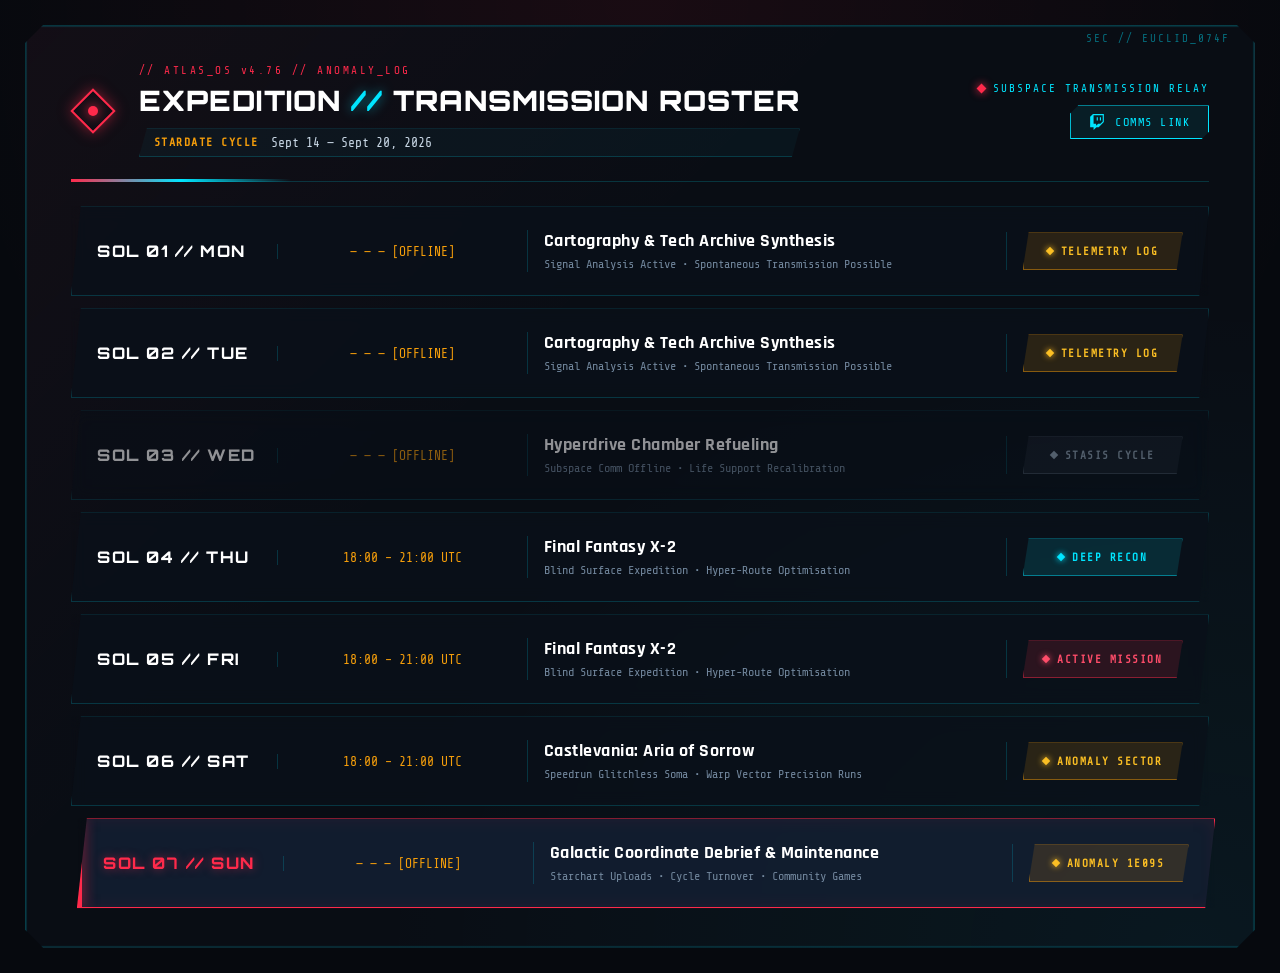
==== commit 3d242fbe: "Change main title in index.html Updated the main title from 'CYCLE ROSTER' to 'TRANSMISSION ROSTER'." ====
--- a/index.html
+++ b/index.html
@@ -27,7 +27,7 @@
 
             <div class="title-group">
                 <div class="terminal-prefix">// ATLAS_OS v4.76 // ANOMALY_LOG</div>
-                <h1 class="main-title">EXPEDITION <span>//</span> CYCLE ROSTER</h1>
+                <h1 class="main-title">EXPEDITION <span>//</span> TRANSMISSION ROSTER </h1>
                 <div class="date-badge">
                     <span class="label">STARDATE CYCLE</span>
                     <span class="range" id="schedule-date-range">Sept 7 — Sept 13, 2026</span>
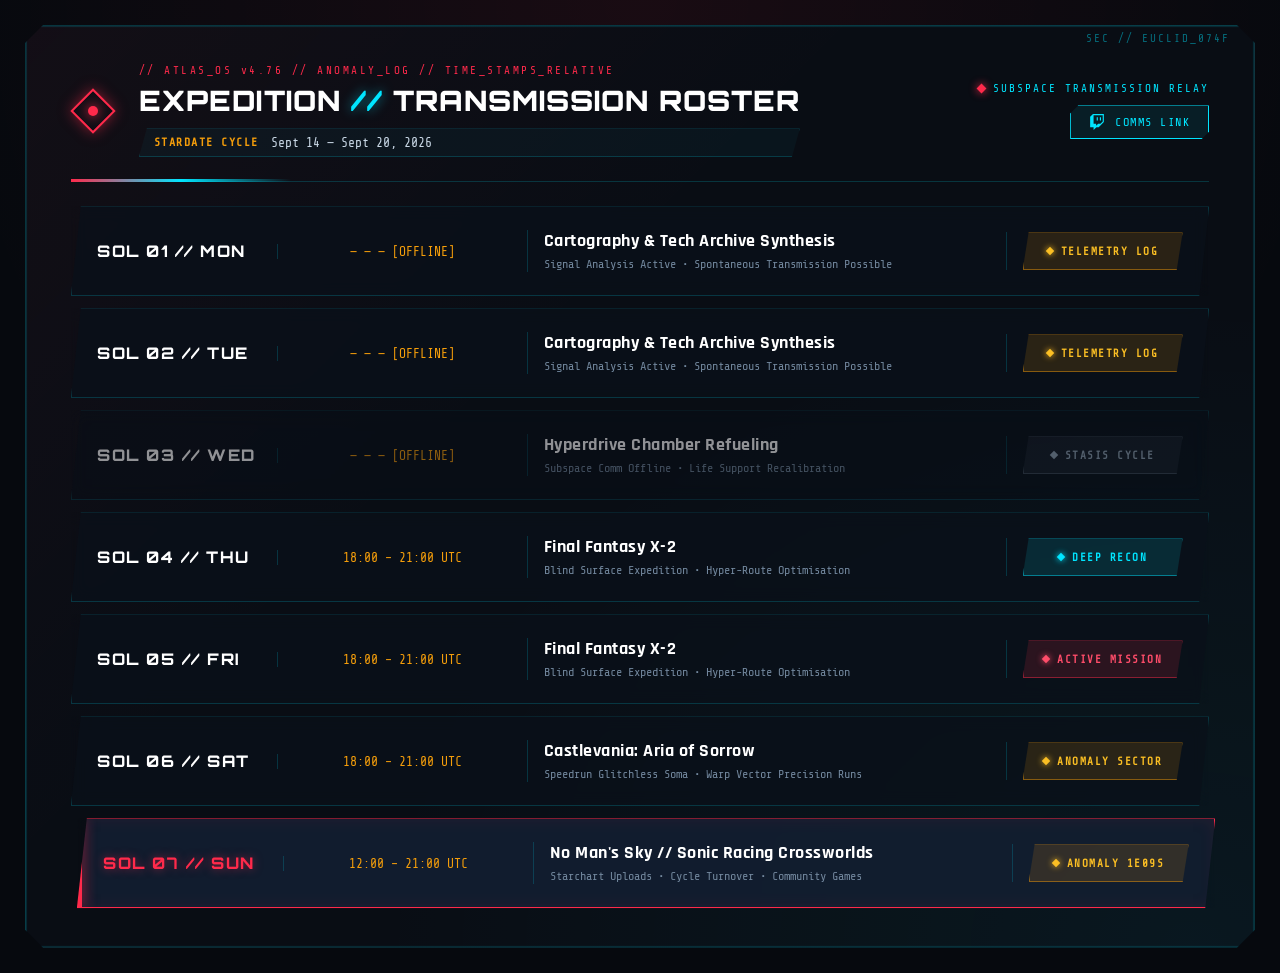
==== commit a04160eb: "Modify terminal prefix in index.html Updated terminal prefix to include TIME_STAMPS_RELATIVE." ====
--- a/index.html
+++ b/index.html
@@ -26,7 +26,7 @@
             </div>
 
             <div class="title-group">
-                <div class="terminal-prefix">// ATLAS_OS v4.76 // ANOMALY_LOG</div>
+                <div class="terminal-prefix">// ATLAS_OS v4.76 // ANOMALY_LOG // TIME_STAMPS_RELATIVE</div>
                 <h1 class="main-title">EXPEDITION <span>//</span> TRANSMISSION ROSTER </h1>
                 <div class="date-badge">
                     <span class="label">STARDATE CYCLE</span>
